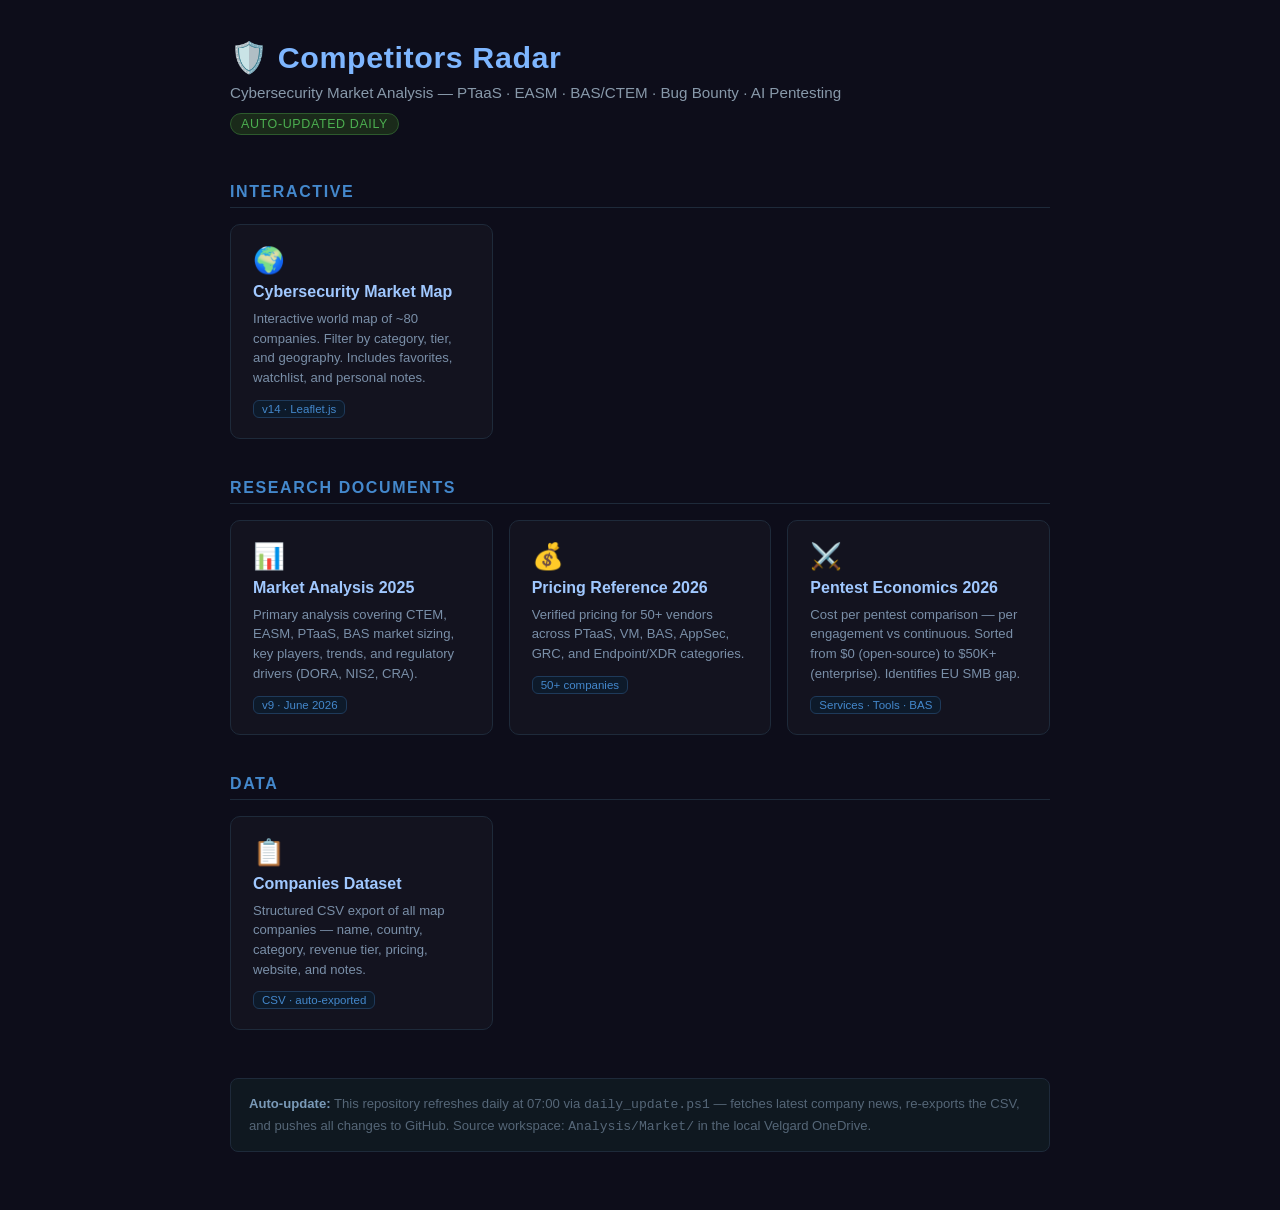
==== Competitors_Radar/index.html @ ef70c822 "Add index.html landing page with card grid for all repo assets" ====
<!DOCTYPE html>
<html lang="en">
<head>
<meta charset="utf-8"/>
<meta name="viewport" content="width=device-width, initial-scale=1"/>
<title>Competitors Radar — Cybersecurity Market Analysis</title>
<style>
  *, *::before, *::after { box-sizing: border-box; margin: 0; padding: 0; }
  body {
    background: #0d0d1a;
    color: #c8d8f0;
    font-family: 'Segoe UI', Arial, sans-serif;
    min-height: 100vh;
    padding: 40px 24px 60px;
  }
  .container { max-width: 820px; margin: 0 auto; }

  header { margin-bottom: 48px; }
  h1 { font-size: 1.9rem; font-weight: 700; color: #7eb6ff; letter-spacing: .02em; }
  .subtitle { margin-top: 8px; color: #8899aa; font-size: .95rem; }
  .badge {
    display: inline-block; margin-top: 12px;
    background: #1a2a1a; color: #4caf50; border: 1px solid #2d5a2d;
    padding: 3px 10px; border-radius: 12px; font-size: .78rem; letter-spacing: .05em;
  }

  .card-grid { display: grid; grid-template-columns: repeat(auto-fill, minmax(240px, 1fr)); gap: 16px; }

  .card {
    background: #13131f;
    border: 1px solid #1e2a3a;
    border-radius: 10px;
    padding: 20px 22px;
    text-decoration: none;
    color: inherit;
    transition: border-color .18s, background .18s;
    display: flex; flex-direction: column; gap: 8px;
  }
  .card:hover { border-color: #4488cc; background: #161625; }
  .card-icon { font-size: 1.6rem; }
  .card-title { font-size: 1rem; font-weight: 600; color: #a0c8ff; }
  .card-desc { font-size: .82rem; color: #7a8fa8; line-height: 1.5; }
  .card-tag {
    font-size: .72rem; color: #4488cc; background: #0d1a2a;
    border: 1px solid #1e3a5a; border-radius: 6px;
    padding: 2px 8px; align-self: flex-start; margin-top: 4px;
  }

  section { margin-bottom: 40px; }
  section h2 {
    font-size: 1rem; font-weight: 600; color: #4488cc;
    text-transform: uppercase; letter-spacing: .1em;
    margin-bottom: 16px; padding-bottom: 6px;
    border-bottom: 1px solid #1e2a3a;
  }

  .update-note {
    margin-top: 48px; padding: 14px 18px;
    background: #0f1820; border: 1px solid #1e2a3a; border-radius: 8px;
    font-size: .82rem; color: #556677; line-height: 1.6;
  }
  .update-note strong { color: #7a9ab8; }
</style>
</head>
<body>
<div class="container">

  <header>
    <h1>🛡️ Competitors Radar</h1>
    <p class="subtitle">Cybersecurity Market Analysis — PTaaS · EASM · BAS/CTEM · Bug Bounty · AI Pentesting</p>
    <span class="badge">AUTO-UPDATED DAILY</span>
  </header>

  <section>
    <h2>Interactive</h2>
    <div class="card-grid">
      <a class="card" href="map/CyberSecurity_Map_v14.html">
        <span class="card-icon">🌍</span>
        <span class="card-title">Cybersecurity Market Map</span>
        <span class="card-desc">Interactive world map of ~80 companies. Filter by category, tier, and geography. Includes favorites, watchlist, and personal notes.</span>
        <span class="card-tag">v14 · Leaflet.js</span>
      </a>
    </div>
  </section>

  <section>
    <h2>Research Documents</h2>
    <div class="card-grid">
      <a class="card" href="research/Cybersecurity_Market_Analysis_2025.md">
        <span class="card-icon">📊</span>
        <span class="card-title">Market Analysis 2025</span>
        <span class="card-desc">Primary analysis covering CTEM, EASM, PTaaS, BAS market sizing, key players, trends, and regulatory drivers (DORA, NIS2, CRA).</span>
        <span class="card-tag">v9 · June 2026</span>
      </a>
      <a class="card" href="research/Pricing_Reference_2026.md">
        <span class="card-icon">💰</span>
        <span class="card-title">Pricing Reference 2026</span>
        <span class="card-desc">Verified pricing for 50+ vendors across PTaaS, VM, BAS, AppSec, GRC, and Endpoint/XDR categories.</span>
        <span class="card-tag">50+ companies</span>
      </a>
      <a class="card" href="research/Pentest_Economics_2026.md">
        <span class="card-icon">⚔️</span>
        <span class="card-title">Pentest Economics 2026</span>
        <span class="card-desc">Cost per pentest comparison — per engagement vs continuous. Sorted from $0 (open-source) to $50K+ (enterprise). Identifies EU SMB gap.</span>
        <span class="card-tag">Services · Tools · BAS</span>
      </a>
    </div>
  </section>

  <section>
    <h2>Data</h2>
    <div class="card-grid">
      <a class="card" href="data/CyberSecurity_Companies_2025.csv">
        <span class="card-icon">📋</span>
        <span class="card-title">Companies Dataset</span>
        <span class="card-desc">Structured CSV export of all map companies — name, country, category, revenue tier, pricing, website, and notes.</span>
        <span class="card-tag">CSV · auto-exported</span>
      </a>
    </div>
  </section>

  <div class="update-note">
    <strong>Auto-update:</strong> This repository refreshes daily at 07:00 via <code>daily_update.ps1</code> —
    fetches latest company news, re-exports the CSV, and pushes all changes to GitHub.
    Source workspace: <code>Analysis/Market/</code> in the local Velgard OneDrive.
  </div>

</div>
</body>
</html>
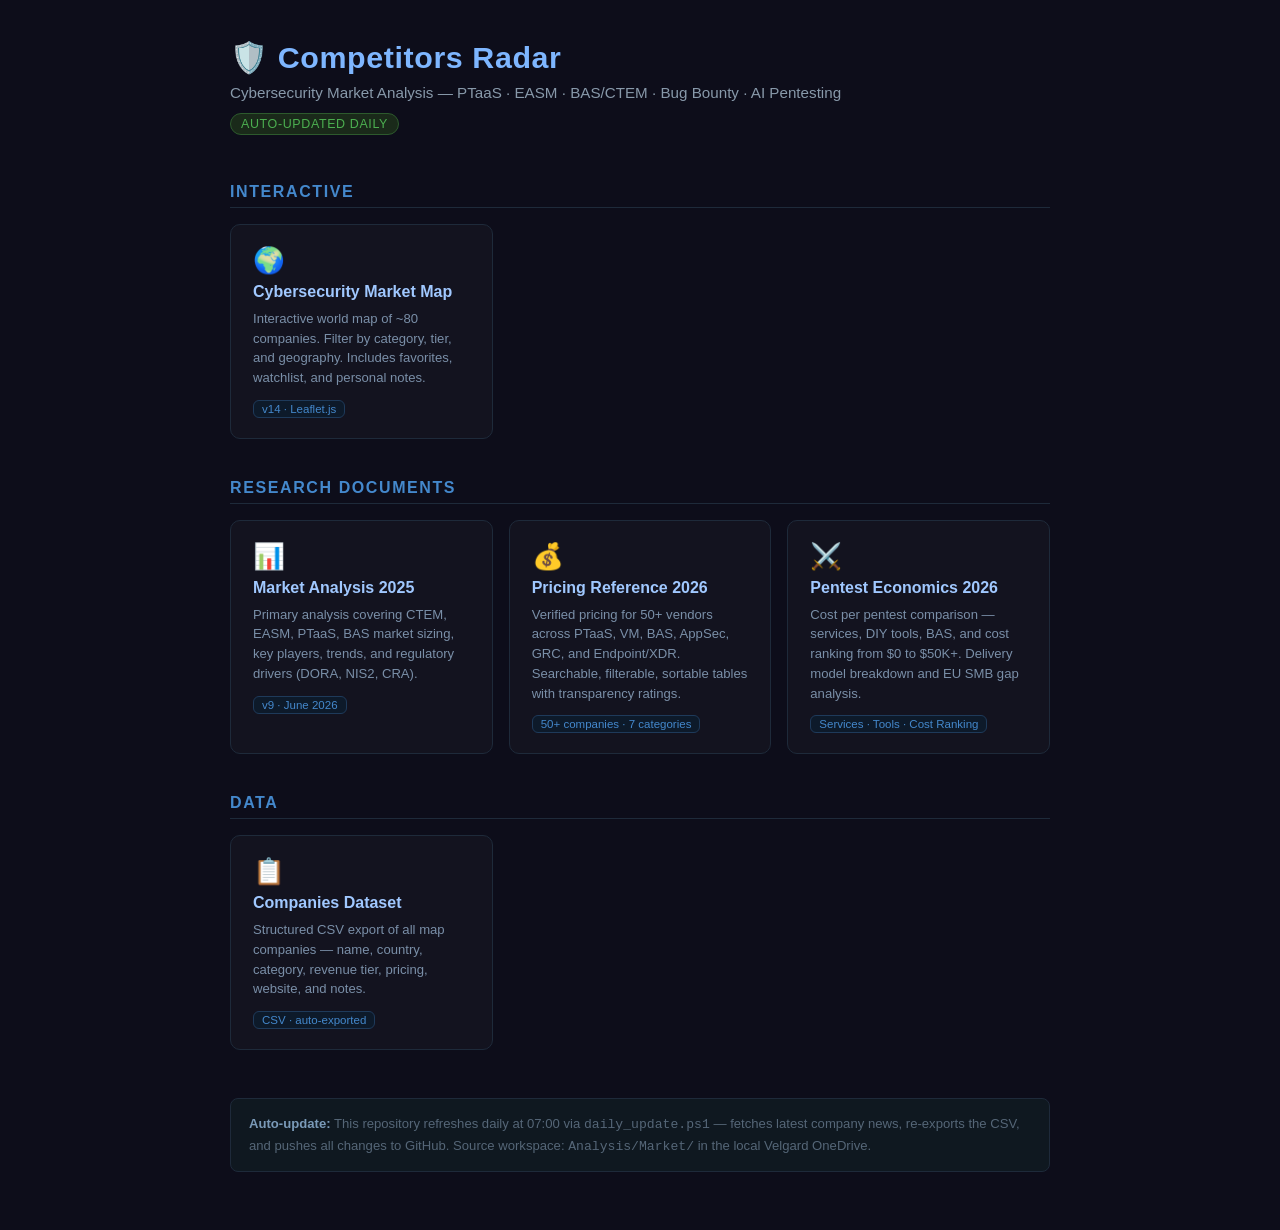
==== commit 2196cc8c: "Add interactive HTML pages for pricing reference and pentest economics" ====
--- a/Competitors_Radar/index.html
+++ b/Competitors_Radar/index.html
@@ -92,17 +92,17 @@
         <span class="card-desc">Primary analysis covering CTEM, EASM, PTaaS, BAS market sizing, key players, trends, and regulatory drivers (DORA, NIS2, CRA).</span>
         <span class="card-tag">v9 · June 2026</span>
       </a>
-      <a class="card" href="research/Pricing_Reference_2026.md">
+      <a class="card" href="pricing_reference.html">
         <span class="card-icon">💰</span>
         <span class="card-title">Pricing Reference 2026</span>
-        <span class="card-desc">Verified pricing for 50+ vendors across PTaaS, VM, BAS, AppSec, GRC, and Endpoint/XDR categories.</span>
-        <span class="card-tag">50+ companies</span>
+        <span class="card-desc">Verified pricing for 50+ vendors across PTaaS, VM, BAS, AppSec, GRC, and Endpoint/XDR. Searchable, filterable, sortable tables with transparency ratings.</span>
+        <span class="card-tag">50+ companies · 7 categories</span>
       </a>
-      <a class="card" href="research/Pentest_Economics_2026.md">
+      <a class="card" href="pentest_economics.html">
         <span class="card-icon">⚔️</span>
         <span class="card-title">Pentest Economics 2026</span>
-        <span class="card-desc">Cost per pentest comparison — per engagement vs continuous. Sorted from $0 (open-source) to $50K+ (enterprise). Identifies EU SMB gap.</span>
-        <span class="card-tag">Services · Tools · BAS</span>
+        <span class="card-desc">Cost per pentest comparison — services, DIY tools, BAS, and cost ranking from $0 to $50K+. Delivery model breakdown and EU SMB gap analysis.</span>
+        <span class="card-tag">Services · Tools · Cost Ranking</span>
       </a>
     </div>
   </section>
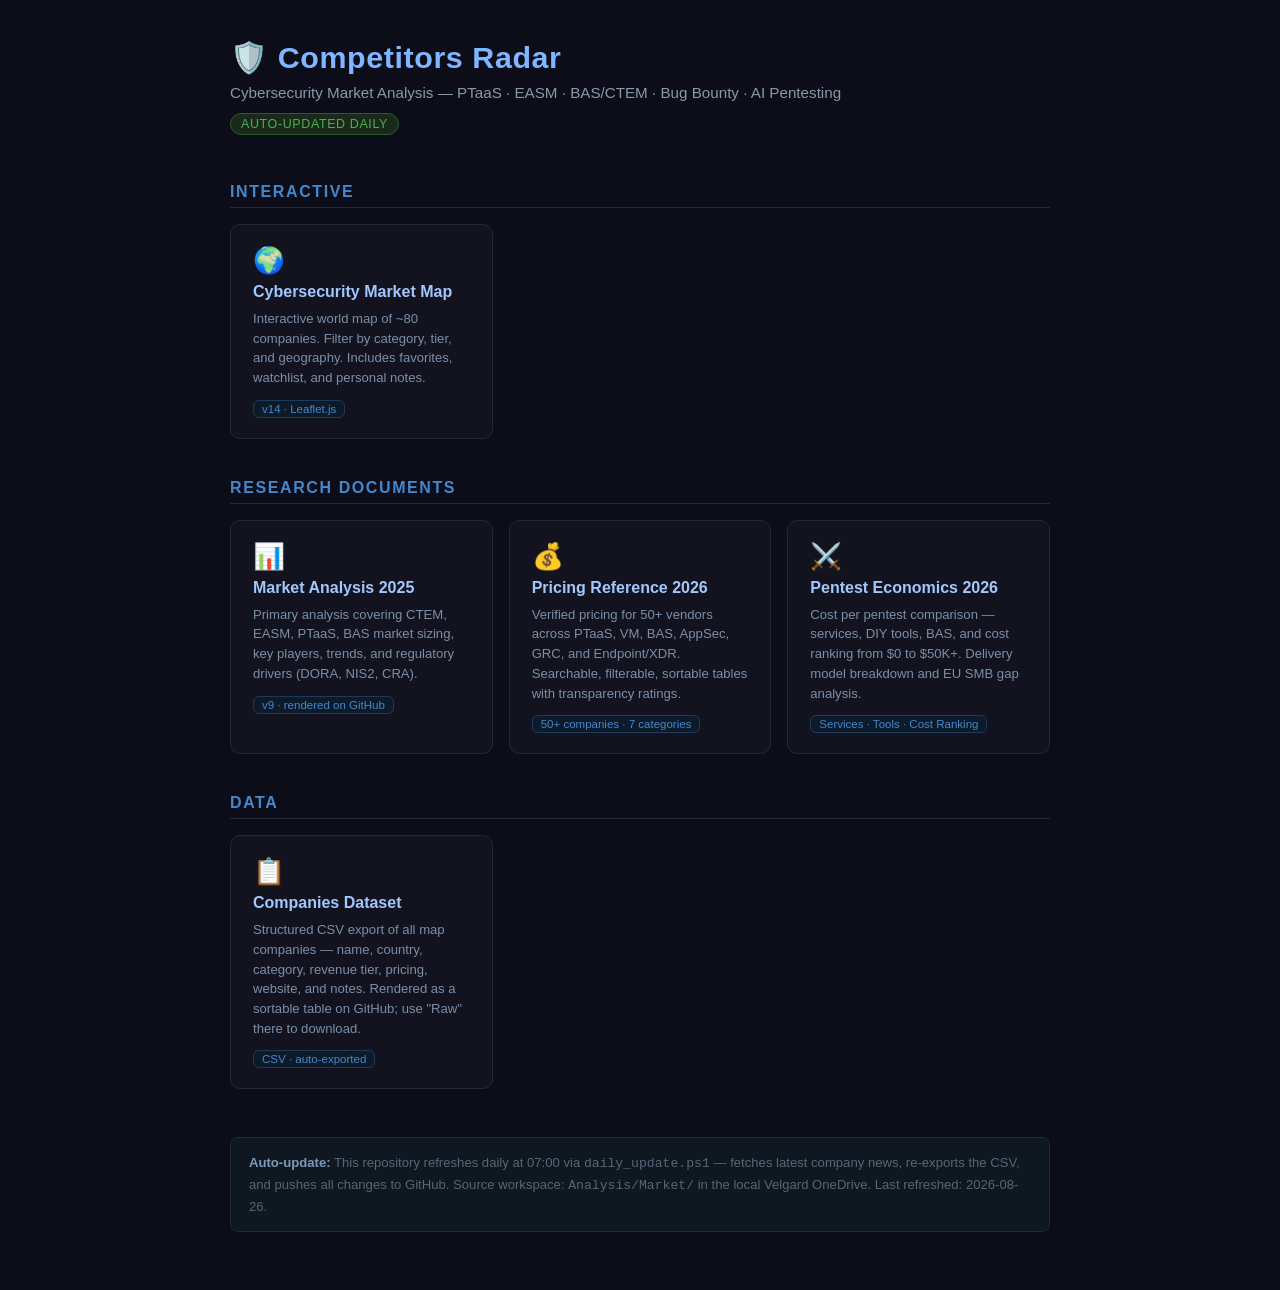
==== commit 5fa27d94: "Fix Competitors_Radar bugs and apply review improvements Bugs fixed: - CSV export: tier regex matche" ====
--- a/Competitors_Radar/index.html
+++ b/Competitors_Radar/index.html
@@ -86,11 +86,11 @@
   <section>
     <h2>Research Documents</h2>
     <div class="card-grid">
-      <a class="card" href="research/Cybersecurity_Market_Analysis_2025.md">
+      <a class="card" href="https://github.com/Velgard-SK/Analyses/blob/main/Competitors_Radar/research/Cybersecurity_Market_Analysis_2025.md">
         <span class="card-icon">📊</span>
         <span class="card-title">Market Analysis 2025</span>
         <span class="card-desc">Primary analysis covering CTEM, EASM, PTaaS, BAS market sizing, key players, trends, and regulatory drivers (DORA, NIS2, CRA).</span>
-        <span class="card-tag">v9 · June 2026</span>
+        <span class="card-tag">v9 · rendered on GitHub</span>
       </a>
       <a class="card" href="pricing_reference.html">
         <span class="card-icon">💰</span>
@@ -110,10 +110,10 @@
   <section>
     <h2>Data</h2>
     <div class="card-grid">
-      <a class="card" href="data/CyberSecurity_Companies_2025.csv">
+      <a class="card" href="https://github.com/Velgard-SK/Analyses/blob/main/Competitors_Radar/data/CyberSecurity_Companies_2025.csv">
         <span class="card-icon">📋</span>
         <span class="card-title">Companies Dataset</span>
-        <span class="card-desc">Structured CSV export of all map companies — name, country, category, revenue tier, pricing, website, and notes.</span>
+        <span class="card-desc">Structured CSV export of all map companies — name, country, category, revenue tier, pricing, website, and notes. Rendered as a sortable table on GitHub; use "Raw" there to download.</span>
         <span class="card-tag">CSV · auto-exported</span>
       </a>
     </div>
@@ -123,6 +123,7 @@
     <strong>Auto-update:</strong> This repository refreshes daily at 07:00 via <code>daily_update.ps1</code> —
     fetches latest company news, re-exports the CSV, and pushes all changes to GitHub.
     Source workspace: <code>Analysis/Market/</code> in the local Velgard OneDrive.
+    Last refreshed: <span id="last-updated">2026-08-26</span>.
   </div>
 
 </div>
